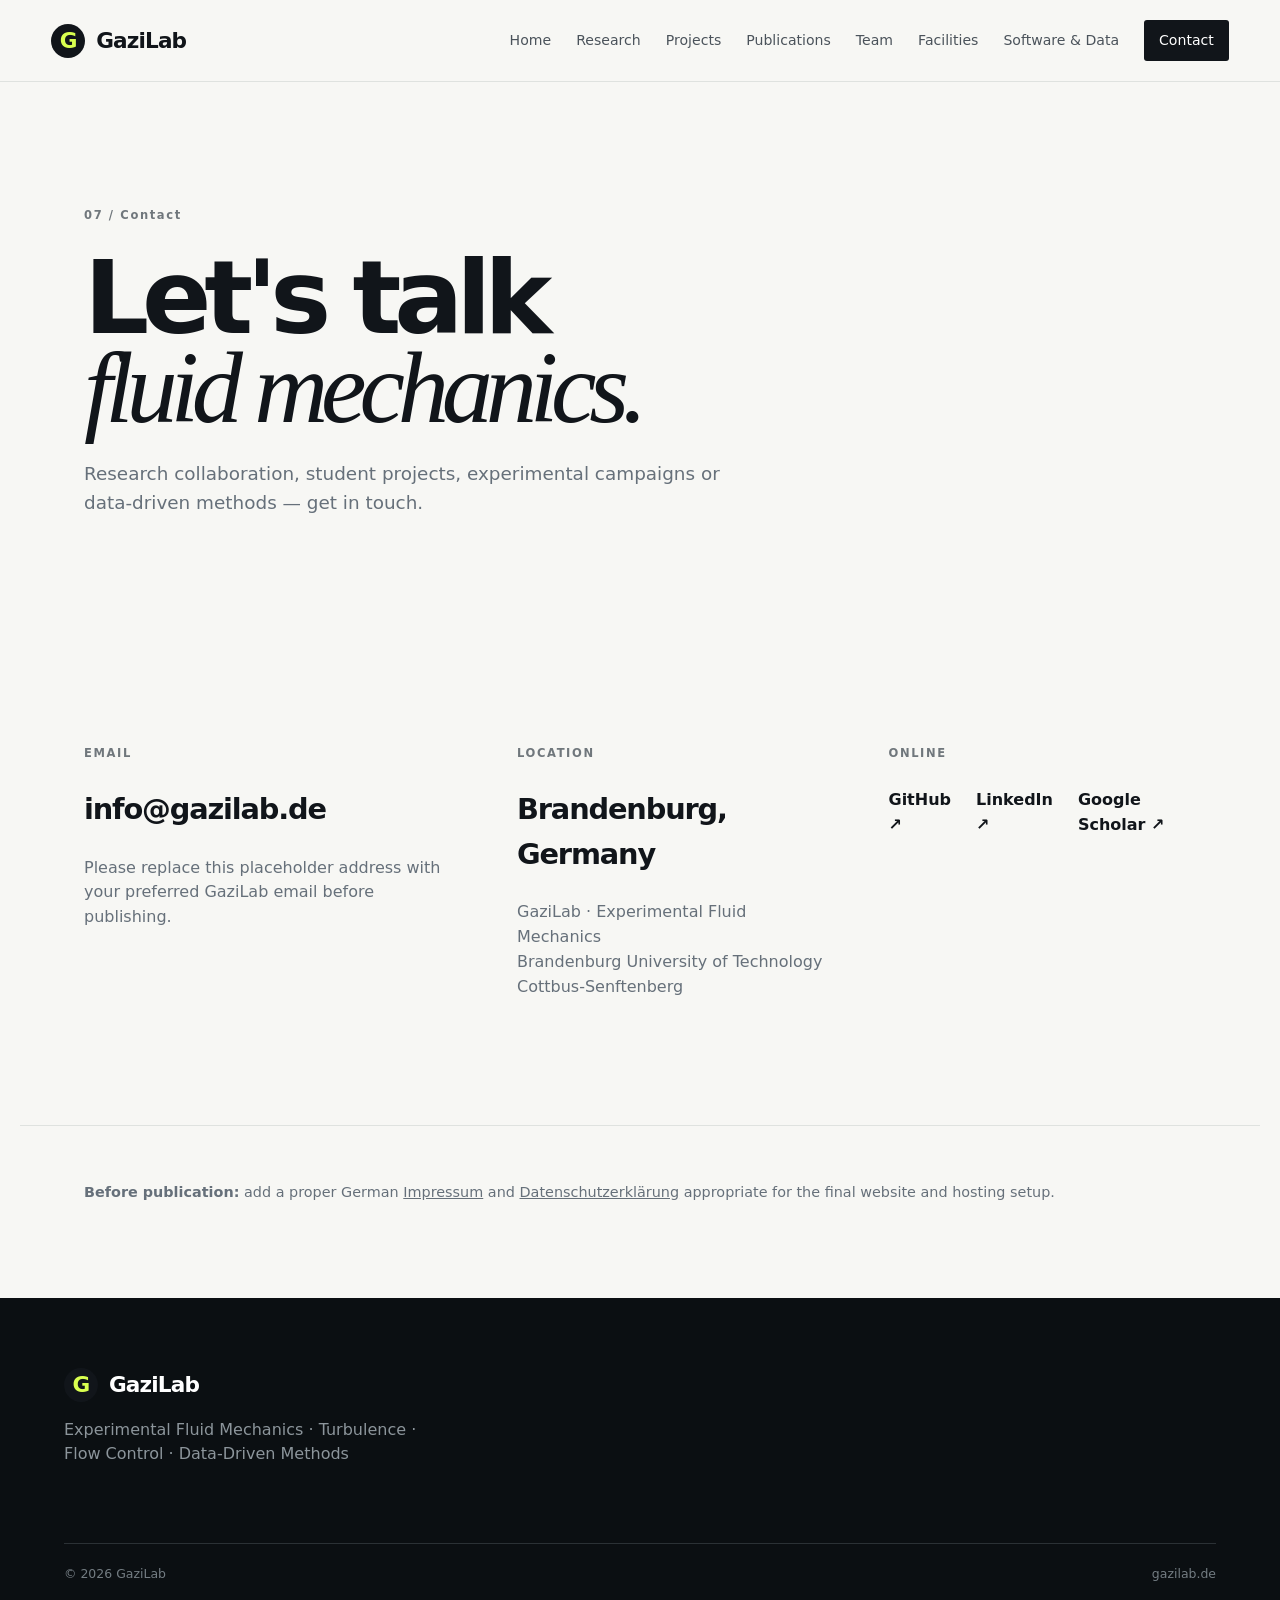
==== contact.html @ 366ae414 "Add files via upload" ====
<!doctype html><html lang="en"><head><meta charset="utf-8"><meta name="viewport" content="width=device-width,initial-scale=1"><title>Contact | GaziLab</title><link rel="stylesheet" href="style.css"></head><body>
<header class="site-header"><a class="brand" href="index.html"><span class="brand-mark">G</span><span>GaziLab</span></a><button class="menu-toggle">☰</button><nav class="nav"><a href="index.html">Home</a><a href="research.html">Research</a><a href="projects.html">Projects</a><a href="publications.html">Publications</a><a href="team.html">Team</a><a href="facilities.html">Facilities</a><a href="software.html">Software & Data</a><a class="active nav-cta" href="contact.html">Contact</a></nav></header>
<main><section class="contact-hero page-hero"><div class="section-kicker">07 / Contact</div><h1>Let's talk<br><em>fluid mechanics.</em></h1><p>Research collaboration, student projects, experimental campaigns or data-driven methods — get in touch.</p></section>
<section class="contact-grid section"><div><div class="section-kicker">EMAIL</div><h2><a href="mailto:info@gazilab.de">info@gazilab.de</a></h2><p class="muted">Please replace this placeholder address with your preferred GaziLab email before publishing.</p></div><div><div class="section-kicker">LOCATION</div><h2>Brandenburg, Germany</h2><p>GaziLab · Experimental Fluid Mechanics<br>Brandenburg University of Technology Cottbus-Senftenberg</p></div><div><div class="section-kicker">ONLINE</div><div class="contact-links"><a href="https://github.com/hasangaz" target="_blank" rel="noopener">GitHub ↗</a><a href="#" target="_blank" rel="noopener">LinkedIn ↗</a><a href="#" target="_blank" rel="noopener">Google Scholar ↗</a></div></div></section>
<section class="legal-note section"><p><strong>Before publication:</strong> add a proper German <a href="#">Impressum</a> and <a href="#">Datenschutzerklärung</a> appropriate for the final website and hosting setup.</p></section></main>
<footer class="footer"><div><a class="brand footer-brand" href="index.html"><span class="brand-mark">G</span><span>GaziLab</span></a><p>Experimental Fluid Mechanics · Turbulence · Flow Control · Data-Driven Methods</p></div><div class="footer-bottom"><span>© 2026 GaziLab</span><span>gazilab.de</span></div></footer><script src="script.js"></script></body></html>
---- style.css ----
:root{--ink:#11151a;--muted:#66707a;--paper:#f7f7f4;--line:#dfe2df;--accent:#d9ff4f;--dark:#11161a;--max:1240px}*{box-sizing:border-box}html{scroll-behavior:smooth}body{margin:0;background:var(--paper);color:var(--ink);font-family:Inter,ui-sans-serif,system-ui,-apple-system,BlinkMacSystemFont,"Segoe UI",sans-serif;line-height:1.55}a{color:inherit;text-decoration:none}.site-header{height:82px;display:flex;align-items:center;justify-content:space-between;padding:0 4vw;border-bottom:1px solid var(--line);background:rgba(247,247,244,.94);backdrop-filter:blur(10px);position:sticky;top:0;z-index:20}.brand{display:flex;align-items:center;gap:11px;font-weight:800;letter-spacing:-.04em;font-size:1.35rem}.brand-mark{display:grid;place-items:center;width:34px;height:34px;background:var(--ink);color:var(--accent);border-radius:50%;font-weight:900}.nav{display:flex;align-items:center;gap:25px;font-size:.88rem}.nav a{color:#4b535b}.nav a:hover,.nav .active{color:var(--ink)}.nav-cta{padding:10px 15px!important;background:var(--ink);color:white!important;border-radius:3px}.menu-toggle{display:none;border:0;background:none;font-size:1.5rem}.hero{min-height:680px;display:grid;grid-template-columns:1.05fr .95fr;max-width:1440px;margin:auto}.hero-copy{padding:120px 7vw 90px 7vw;display:flex;flex-direction:column;justify-content:center}.eyebrow,.section-kicker{font-size:.72rem;letter-spacing:.14em;font-weight:800;color:#70777c}.hero h1{font-size:clamp(3.2rem,6vw,6.2rem);line-height:.96;letter-spacing:-.065em;margin:25px 0}.hero h1 em,.page-hero h1 em,.cta h2 em{font-family:Georgia,serif;font-weight:400}.hero-text{font-size:1.15rem;max-width:590px;color:var(--muted);margin:0 0 32px}.hero-actions{display:flex;gap:24px;align-items:center}.button{display:inline-flex;align-items:center;gap:28px;background:var(--ink);color:white;padding:15px 18px;font-weight:700}.button span{color:var(--accent)}.button.light{background:white;color:var(--ink)}.text-link{font-weight:700}.flow-visual{background:var(--dark);position:relative;overflow:hidden;min-height:500px}.flow-grid{position:absolute;inset:0;background:linear-gradient(rgba(255,255,255,.05) 1px,transparent 1px),linear-gradient(90deg,rgba(255,255,255,.05) 1px,transparent 1px);background-size:42px 42px;transform:perspective(500px) rotateX(45deg) scale(1.4);transform-origin:center}.flow-line{position:absolute;height:2px;background:var(--accent);width:120%;left:-10%;opacity:.85;filter:blur(.2px);border-radius:50%;transform-origin:center}.line-a{top:28%;transform:rotate(8deg) skewY(-7deg)}.line-b{top:42%;transform:rotate(5deg) skewY(-9deg);opacity:.55}.line-c{top:56%;transform:rotate(2deg) skewY(-10deg);opacity:.7}.line-d{top:70%;transform:rotate(-3deg) skewY(-9deg);opacity:.4}.flow-label{position:absolute;bottom:32px;left:32px;color:white;font-size:.68rem;letter-spacing:.18em;line-height:1.5}.section{max-width:1240px;margin:auto;padding:110px 5vw}.statement{border-top:1px solid var(--line)}.statement-grid{display:grid;grid-template-columns:1fr 1fr;gap:8vw;margin-top:45px}.statement h2,.section-head h2,.feature h2{font-size:clamp(2.4rem,4vw,4.5rem);line-height:1;letter-spacing:-.055em;margin:0}.statement h2 span{font-family:Georgia,serif;font-weight:400}.statement p,.feature p{font-size:1.12rem;color:var(--muted);max-width:580px}.arrow-link{display:inline-flex;gap:25px;font-weight:800;margin-top:18px}.arrow-link span{color:#7c878d}.cards-section{padding-top:40px}.section-head{display:flex;justify-content:space-between;align-items:end;margin-bottom:42px}.research-grid{display:grid;grid-template-columns:repeat(4,1fr);border-top:1px solid var(--line);border-left:1px solid var(--line)}.research-card{position:relative;min-height:300px;padding:28px;border-right:1px solid var(--line);border-bottom:1px solid var(--line);transition:transform .2s,background .2s}.research-card:hover{background:white;transform:translateY(-4px)}.card-no{font-size:.7rem;font-weight:800;color:#8a9297}.research-card h3{font-size:1.55rem;line-height:1.05;letter-spacing:-.04em;margin-top:80px}.research-card p{font-size:.9rem;color:var(--muted);max-width:210px}.card-arrow{position:absolute;right:25px;bottom:25px}.feature{display:grid;grid-template-columns:1fr 1fr;gap:10vw;background:#eceeea;max-width:none;padding-left:calc((100vw - 1140px)/2);padding-right:calc((100vw - 1140px)/2)}.feature-copy{padding-top:10px}.metric-panel{border-left:1px solid #cfd3d0}.metric{padding:24px 30px;border-bottom:1px solid #cfd3d0;display:flex;align-items:baseline;gap:25px}.metric strong{font-size:1.4rem;min-width:95px}.metric span{color:var(--muted);font-size:.9rem}.projects-preview{padding-bottom:120px}.project-list{border-top:1px solid var(--line)}.project-row{display:grid;grid-template-columns:150px 1fr 30px;gap:25px;padding:27px 0;border-bottom:1px solid var(--line);align-items:center}.project-row span{font-size:.68rem;font-weight:800;letter-spacing:.08em;color:#7c858b}.project-row strong{font-size:1.15rem}.cta{max-width:none;background:var(--dark);color:white;text-align:center;padding:130px 5vw}.cta h2{font-size:clamp(3rem,6vw,6rem);line-height:.94;letter-spacing:-.06em;margin:25px 0 40px}.footer{background:#0b0f12;color:white;padding:70px 5vw 30px;display:grid;grid-template-columns:2fr 1fr;gap:60px}.footer-brand{color:white}.footer p{color:#8c959b;max-width:390px}.footer-links{display:grid;grid-template-columns:1fr 1fr;gap:10px;align-content:start}.footer-links a{color:#b9c0c4}.footer-bottom{grid-column:1/-1;border-top:1px solid #2b3135;padding-top:20px;display:flex;justify-content:space-between;color:#737c82;font-size:.78rem}.page-hero{max-width:1240px;margin:auto;padding:125px 5vw 100px;border-bottom:1px solid var(--line)}.page-hero h1{font-size:clamp(4rem,8vw,8rem);line-height:.87;letter-spacing:-.07em;margin:28px 0}.page-hero p{max-width:650px;font-size:1.15rem;color:var(--muted)}.research-detail,.project-detail{display:grid;grid-template-columns:180px 1fr;gap:7vw;border-bottom:1px solid var(--line)}.detail-number,.project-meta{font-size:.72rem;font-weight:800;letter-spacing:.12em;color:#899198}.research-detail h2,.project-detail h2{font-size:clamp(2.5rem,5vw,5rem);letter-spacing:-.055em;line-height:.95;margin:0 0 12px}.research-detail p,.project-detail p{max-width:750px;color:var(--muted);font-size:1.08rem}.research-detail ul{padding:0;list-style:none;display:grid;grid-template-columns:1fr 1fr;gap:10px;margin-top:35px}.research-detail li:before{content:"— ";color:#9ba3a8}.project-detail h3{font-size:1.25rem;margin:0 0 22px}.tag{display:inline-block;margin-top:20px;border:1px solid var(--line);padding:7px 10px;font-size:.66rem;letter-spacing:.1em;font-weight:800}.publication{display:grid;grid-template-columns:100px 1fr 30px;gap:25px;padding:35px 0;border-bottom:1px solid var(--line)}.pub-year{font-weight:800;color:#899198}.publication h2{font-size:1.35rem;margin:0 0 6px;letter-spacing:-.03em}.publication p{margin:4px 0;color:var(--muted)}.pub-note{font-size:.9rem}.publication-note{margin-top:50px;padding:30px;background:#eceeea}.publication-note p{color:var(--muted)}.person{display:grid;grid-template-columns:320px 1fr;gap:7vw;align-items:center}.portrait-placeholder{aspect-ratio:1;background:var(--ink);color:var(--accent);display:grid;place-items:center;font-size:5rem;font-weight:800;letter-spacing:-.08em}.person h2{font-size:clamp(2.5rem,5vw,5rem);line-height:.95;letter-spacing:-.06em;margin:20px 0}.role{font-weight:700}.person p{max-width:650px;color:var(--muted)}.link-row,.contact-links{display:flex;gap:25px;margin-top:25px;font-weight:800}.join{background:#eceeea;max-width:none;text-align:center}.join h2{font-size:clamp(3rem,5vw,5rem);line-height:.95;letter-spacing:-.06em}.facility-grid{display:grid;grid-template-columns:repeat(2,1fr);padding-top:70px}.facility{padding:35px 0;border-bottom:1px solid var(--line);margin-right:7vw}.facility:nth-child(odd){border-right:1px solid var(--line);padding-right:7vw}.facility:nth-child(even){padding-left:7vw}.facility span{font-size:.7rem;font-weight:800;color:#899198}.facility h2{font-size:2.5rem;letter-spacing:-.05em;margin:25px 0 8px}.facility p{color:var(--muted)}.software-row{display:grid;grid-template-columns:140px 1fr 30px;gap:30px;align-items:center;padding:35px 0;border-bottom:1px solid var(--line)}.software-row span{font-size:.68rem;font-weight:800;letter-spacing:.1em;color:#899198}.software-row h2{margin:0;font-size:1.6rem}.software-row p{margin:0;color:var(--muted)}.contact-grid{display:grid;grid-template-columns:1.2fr 1fr 1fr;gap:5vw}.contact-grid h2{font-size:1.8rem;letter-spacing:-.04em}.contact-grid p{color:var(--muted)}.contact-hero{border-bottom:0}.legal-note{border-top:1px solid var(--line);padding-top:40px;padding-bottom:80px}.legal-note p{color:var(--muted);font-size:.9rem}.legal-note a{text-decoration:underline}@media(max-width:950px){.nav{display:none;position:absolute;top:82px;left:0;right:0;background:var(--paper);padding:20px 5vw;border-bottom:1px solid var(--line);flex-direction:column;align-items:flex-start}.nav.open{display:flex}.menu-toggle{display:block}.hero{grid-template-columns:1fr}.flow-visual{min-height:360px}.research-grid{grid-template-columns:1fr 1fr}.feature{grid-template-columns:1fr;padding-left:5vw;padding-right:5vw}.metric-panel{border-left:0;margin-top:40px}.statement-grid{grid-template-columns:1fr}.project-row{grid-template-columns:110px 1fr 20px}.person{grid-template-columns:1fr}.portrait-placeholder{max-width:320px}.contact-grid{grid-template-columns:1fr 1fr}.software-row{grid-template-columns:100px 1fr 20px}}@media(max-width:600px){.site-header{height:70px}.nav{top:70px}.hero-copy{padding:80px 6vw}.hero h1{font-size:3.5rem}.flow-visual{min-height:280px}.section,.page-hero{padding:75px 6vw}.research-grid,.facility-grid{grid-template-columns:1fr}.research-detail,.project-detail{grid-template-columns:1fr;gap:25px}.research-detail ul{grid-template-columns:1fr}.research-card{min-height:250px}.project-row{grid-template-columns:1fr;gap:8px}.publication{grid-template-columns:55px 1fr}.publication>a{display:none}.contact-grid{grid-template-columns:1fr}.software-row{grid-template-columns:1fr}.facility{margin:0!important;padding:30px 0!important;border-right:0!important}.footer{grid-template-columns:1fr}.footer-bottom{grid-column:1}.footer-links{margin-top:15px}.hero-actions{align-items:flex-start;flex-direction:column;gap:18px}}
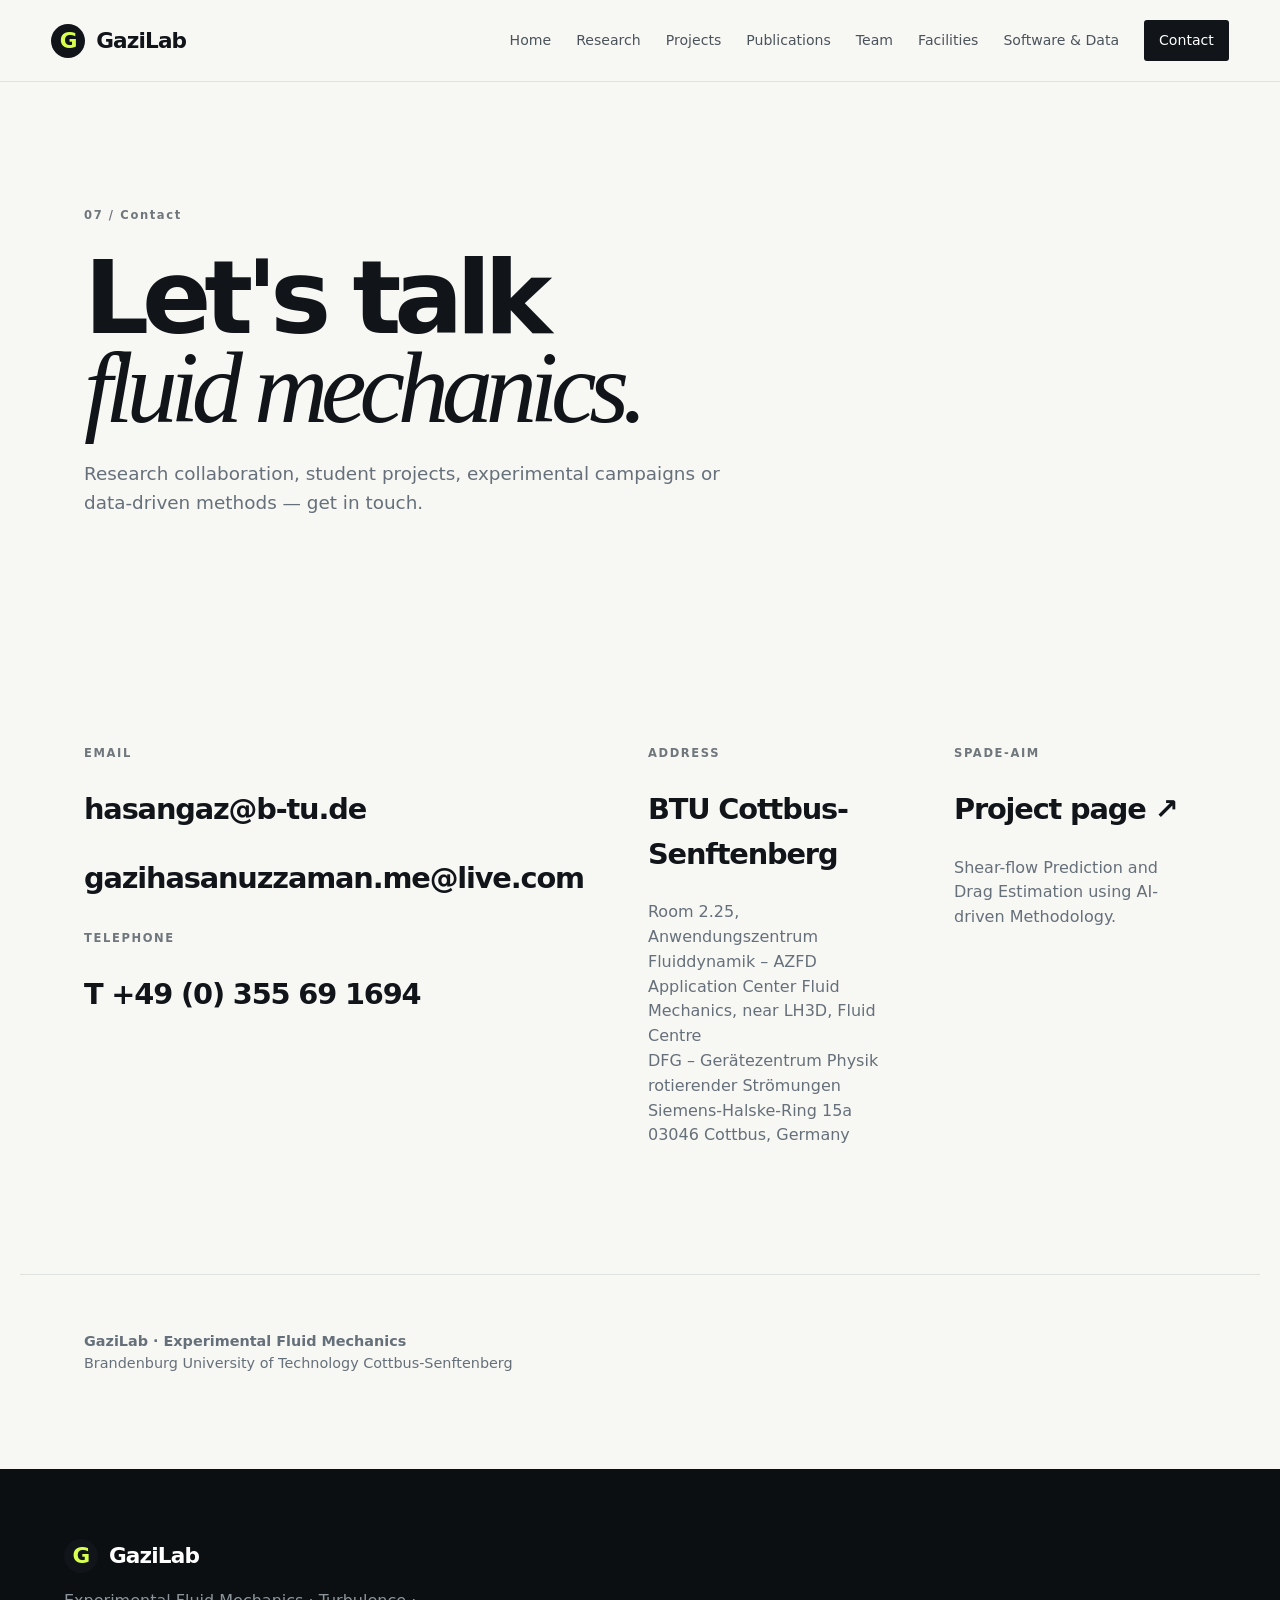
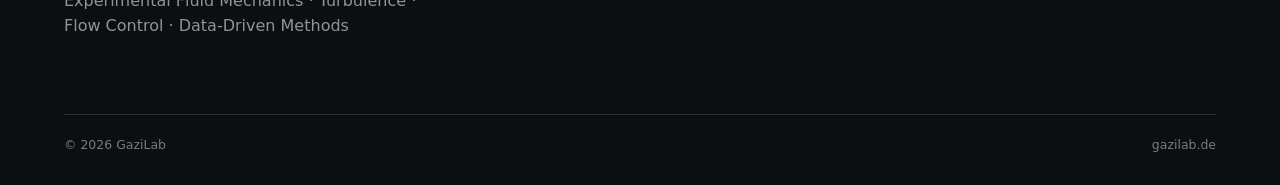
==== commit 7b35920d: "Update GaziLab contact emails, telephone, address and SPADE-AIM link" ====
--- a/contact.html
+++ b/contact.html
@@ -1,6 +1,6 @@
 <!doctype html><html lang="en"><head><meta charset="utf-8"><meta name="viewport" content="width=device-width,initial-scale=1"><title>Contact | GaziLab</title><link rel="stylesheet" href="style.css"></head><body>
 <header class="site-header"><a class="brand" href="index.html"><span class="brand-mark">G</span><span>GaziLab</span></a><button class="menu-toggle">☰</button><nav class="nav"><a href="index.html">Home</a><a href="research.html">Research</a><a href="projects.html">Projects</a><a href="publications.html">Publications</a><a href="team.html">Team</a><a href="facilities.html">Facilities</a><a href="software.html">Software & Data</a><a class="active nav-cta" href="contact.html">Contact</a></nav></header>
 <main><section class="contact-hero page-hero"><div class="section-kicker">07 / Contact</div><h1>Let's talk<br><em>fluid mechanics.</em></h1><p>Research collaboration, student projects, experimental campaigns or data-driven methods — get in touch.</p></section>
-<section class="contact-grid section"><div><div class="section-kicker">EMAIL</div><h2><a href="mailto:info@gazilab.de">info@gazilab.de</a></h2><p class="muted">Please replace this placeholder address with your preferred GaziLab email before publishing.</p></div><div><div class="section-kicker">LOCATION</div><h2>Brandenburg, Germany</h2><p>GaziLab · Experimental Fluid Mechanics<br>Brandenburg University of Technology Cottbus-Senftenberg</p></div><div><div class="section-kicker">ONLINE</div><div class="contact-links"><a href="https://github.com/hasangaz" target="_blank" rel="noopener">GitHub ↗</a><a href="#" target="_blank" rel="noopener">LinkedIn ↗</a><a href="#" target="_blank" rel="noopener">Google Scholar ↗</a></div></div></section>
-<section class="legal-note section"><p><strong>Before publication:</strong> add a proper German <a href="#">Impressum</a> and <a href="#">Datenschutzerklärung</a> appropriate for the final website and hosting setup.</p></section></main>
+<section class="contact-grid section"><div><div class="section-kicker">EMAIL</div><h2><a href="mailto:hasangaz@b-tu.de">hasangaz@b-tu.de</a></h2><h2><a href="mailto:gazihasanuzzaman.me@live.com">gazihasanuzzaman.me@live.com</a></h2><div class="section-kicker" style="margin-top:30px">TELEPHONE</div><h2><a href="tel:+49355691694">T +49 (0) 355 69 1694</a></h2></div><div><div class="section-kicker">ADDRESS</div><h2>BTU Cottbus-Senftenberg</h2><p>Room 2.25, Anwendungszentrum Fluiddynamik – AZFD<br>Application Center Fluid Mechanics, near LH3D, Fluid Centre<br>DFG – Gerätezentrum Physik rotierender Strömungen<br>Siemens-Halske-Ring 15a<br>03046 Cottbus, Germany</p></div><div><div class="section-kicker">SPADE-AIM</div><h2><a href="https://www.b-tu.de/fg-aerodynamik-stroemungslehre/forschung/schwerpunkte/aerodynamik/spade-aim" target="_blank" rel="noopener">Project page ↗</a></h2><p>Shear-flow Prediction and Drag Estimation using AI-driven Methodology.</p></div></section>
+<section class="legal-note section"><p><strong>GaziLab · Experimental Fluid Mechanics</strong><br>Brandenburg University of Technology Cottbus-Senftenberg</p></section></main>
 <footer class="footer"><div><a class="brand footer-brand" href="index.html"><span class="brand-mark">G</span><span>GaziLab</span></a><p>Experimental Fluid Mechanics · Turbulence · Flow Control · Data-Driven Methods</p></div><div class="footer-bottom"><span>© 2026 GaziLab</span><span>gazilab.de</span></div></footer><script src="script.js"></script></body></html>
--- a/style.css
+++ b/style.css
@@ -1 +1 @@
-:root{--ink:#11151a;--muted:#66707a;--paper:#f7f7f4;--line:#dfe2df;--accent:#d9ff4f;--dark:#11161a;--max:1240px}*{box-sizing:border-box}html{scroll-behavior:smooth}body{margin:0;background:var(--paper);color:var(--ink);font-family:Inter,ui-sans-serif,system-ui,-apple-system,BlinkMacSystemFont,"Segoe UI",sans-serif;line-height:1.55}a{color:inherit;text-decoration:none}.site-header{height:82px;display:flex;align-items:center;justify-content:space-between;padding:0 4vw;border-bottom:1px solid var(--line);background:rgba(247,247,244,.94);backdrop-filter:blur(10px);position:sticky;top:0;z-index:20}.brand{display:flex;align-items:center;gap:11px;font-weight:800;letter-spacing:-.04em;font-size:1.35rem}.brand-mark{display:grid;place-items:center;width:34px;height:34px;background:var(--ink);color:var(--accent);border-radius:50%;font-weight:900}.nav{display:flex;align-items:center;gap:25px;font-size:.88rem}.nav a{color:#4b535b}.nav a:hover,.nav .active{color:var(--ink)}.nav-cta{padding:10px 15px!important;background:var(--ink);color:white!important;border-radius:3px}.menu-toggle{display:none;border:0;background:none;font-size:1.5rem}.hero{min-height:680px;display:grid;grid-template-columns:1.05fr .95fr;max-width:1440px;margin:auto}.hero-copy{padding:120px 7vw 90px 7vw;display:flex;flex-direction:column;justify-content:center}.eyebrow,.section-kicker{font-size:.72rem;letter-spacing:.14em;font-weight:800;color:#70777c}.hero h1{font-size:clamp(3.2rem,6vw,6.2rem);line-height:.96;letter-spacing:-.065em;margin:25px 0}.hero h1 em,.page-hero h1 em,.cta h2 em{font-family:Georgia,serif;font-weight:400}.hero-text{font-size:1.15rem;max-width:590px;color:var(--muted);margin:0 0 32px}.hero-actions{display:flex;gap:24px;align-items:center}.button{display:inline-flex;align-items:center;gap:28px;background:var(--ink);color:white;padding:15px 18px;font-weight:700}.button span{color:var(--accent)}.button.light{background:white;color:var(--ink)}.text-link{font-weight:700}.flow-visual{background:var(--dark);position:relative;overflow:hidden;min-height:500px}.flow-grid{position:absolute;inset:0;background:linear-gradient(rgba(255,255,255,.05) 1px,transparent 1px),linear-gradient(90deg,rgba(255,255,255,.05) 1px,transparent 1px);background-size:42px 42px;transform:perspective(500px) rotateX(45deg) scale(1.4);transform-origin:center}.flow-line{position:absolute;height:2px;background:var(--accent);width:120%;left:-10%;opacity:.85;filter:blur(.2px);border-radius:50%;transform-origin:center}.line-a{top:28%;transform:rotate(8deg) skewY(-7deg)}.line-b{top:42%;transform:rotate(5deg) skewY(-9deg);opacity:.55}.line-c{top:56%;transform:rotate(2deg) skewY(-10deg);opacity:.7}.line-d{top:70%;transform:rotate(-3deg) skewY(-9deg);opacity:.4}.flow-label{position:absolute;bottom:32px;left:32px;color:white;font-size:.68rem;letter-spacing:.18em;line-height:1.5}.section{max-width:1240px;margin:auto;padding:110px 5vw}.statement{border-top:1px solid var(--line)}.statement-grid{display:grid;grid-template-columns:1fr 1fr;gap:8vw;margin-top:45px}.statement h2,.section-head h2,.feature h2{font-size:clamp(2.4rem,4vw,4.5rem);line-height:1;letter-spacing:-.055em;margin:0}.statement h2 span{font-family:Georgia,serif;font-weight:400}.statement p,.feature p{font-size:1.12rem;color:var(--muted);max-width:580px}.arrow-link{display:inline-flex;gap:25px;font-weight:800;margin-top:18px}.arrow-link span{color:#7c878d}.cards-section{padding-top:40px}.section-head{display:flex;justify-content:space-between;align-items:end;margin-bottom:42px}.research-grid{display:grid;grid-template-columns:repeat(4,1fr);border-top:1px solid var(--line);border-left:1px solid var(--line)}.research-card{position:relative;min-height:300px;padding:28px;border-right:1px solid var(--line);border-bottom:1px solid var(--line);transition:transform .2s,background .2s}.research-card:hover{background:white;transform:translateY(-4px)}.card-no{font-size:.7rem;font-weight:800;color:#8a9297}.research-card h3{font-size:1.55rem;line-height:1.05;letter-spacing:-.04em;margin-top:80px}.research-card p{font-size:.9rem;color:var(--muted);max-width:210px}.card-arrow{position:absolute;right:25px;bottom:25px}.feature{display:grid;grid-template-columns:1fr 1fr;gap:10vw;background:#eceeea;max-width:none;padding-left:calc((100vw - 1140px)/2);padding-right:calc((100vw - 1140px)/2)}.feature-copy{padding-top:10px}.metric-panel{border-left:1px solid #cfd3d0}.metric{padding:24px 30px;border-bottom:1px solid #cfd3d0;display:flex;align-items:baseline;gap:25px}.metric strong{font-size:1.4rem;min-width:95px}.metric span{color:var(--muted);font-size:.9rem}.projects-preview{padding-bottom:120px}.project-list{border-top:1px solid var(--line)}.project-row{display:grid;grid-template-columns:150px 1fr 30px;gap:25px;padding:27px 0;border-bottom:1px solid var(--line);align-items:center}.project-row span{font-size:.68rem;font-weight:800;letter-spacing:.08em;color:#7c858b}.project-row strong{font-size:1.15rem}.cta{max-width:none;background:var(--dark);color:white;text-align:center;padding:130px 5vw}.cta h2{font-size:clamp(3rem,6vw,6rem);line-height:.94;letter-spacing:-.06em;margin:25px 0 40px}.footer{background:#0b0f12;color:white;padding:70px 5vw 30px;display:grid;grid-template-columns:2fr 1fr;gap:60px}.footer-brand{color:white}.footer p{color:#8c959b;max-width:390px}.footer-links{display:grid;grid-template-columns:1fr 1fr;gap:10px;align-content:start}.footer-links a{color:#b9c0c4}.footer-bottom{grid-column:1/-1;border-top:1px solid #2b3135;padding-top:20px;display:flex;justify-content:space-between;color:#737c82;font-size:.78rem}.page-hero{max-width:1240px;margin:auto;padding:125px 5vw 100px;border-bottom:1px solid var(--line)}.page-hero h1{font-size:clamp(4rem,8vw,8rem);line-height:.87;letter-spacing:-.07em;margin:28px 0}.page-hero p{max-width:650px;font-size:1.15rem;color:var(--muted)}.research-detail,.project-detail{display:grid;grid-template-columns:180px 1fr;gap:7vw;border-bottom:1px solid var(--line)}.detail-number,.project-meta{font-size:.72rem;font-weight:800;letter-spacing:.12em;color:#899198}.research-detail h2,.project-detail h2{font-size:clamp(2.5rem,5vw,5rem);letter-spacing:-.055em;line-height:.95;margin:0 0 12px}.research-detail p,.project-detail p{max-width:750px;color:var(--muted);font-size:1.08rem}.research-detail ul{padding:0;list-style:none;display:grid;grid-template-columns:1fr 1fr;gap:10px;margin-top:35px}.research-detail li:before{content:"— ";color:#9ba3a8}.project-detail h3{font-size:1.25rem;margin:0 0 22px}.tag{display:inline-block;margin-top:20px;border:1px solid var(--line);padding:7px 10px;font-size:.66rem;letter-spacing:.1em;font-weight:800}.publication{display:grid;grid-template-columns:100px 1fr 30px;gap:25px;padding:35px 0;border-bottom:1px solid var(--line)}.pub-year{font-weight:800;color:#899198}.publication h2{font-size:1.35rem;margin:0 0 6px;letter-spacing:-.03em}.publication p{margin:4px 0;color:var(--muted)}.pub-note{font-size:.9rem}.publication-note{margin-top:50px;padding:30px;background:#eceeea}.publication-note p{color:var(--muted)}.person{display:grid;grid-template-columns:320px 1fr;gap:7vw;align-items:center}.portrait-placeholder{aspect-ratio:1;background:var(--ink);color:var(--accent);display:grid;place-items:center;font-size:5rem;font-weight:800;letter-spacing:-.08em}.person h2{font-size:clamp(2.5rem,5vw,5rem);line-height:.95;letter-spacing:-.06em;margin:20px 0}.role{font-weight:700}.person p{max-width:650px;color:var(--muted)}.link-row,.contact-links{display:flex;gap:25px;margin-top:25px;font-weight:800}.join{background:#eceeea;max-width:none;text-align:center}.join h2{font-size:clamp(3rem,5vw,5rem);line-height:.95;letter-spacing:-.06em}.facility-grid{display:grid;grid-template-columns:repeat(2,1fr);padding-top:70px}.facility{padding:35px 0;border-bottom:1px solid var(--line);margin-right:7vw}.facility:nth-child(odd){border-right:1px solid var(--line);padding-right:7vw}.facility:nth-child(even){padding-left:7vw}.facility span{font-size:.7rem;font-weight:800;color:#899198}.facility h2{font-size:2.5rem;letter-spacing:-.05em;margin:25px 0 8px}.facility p{color:var(--muted)}.software-row{display:grid;grid-template-columns:140px 1fr 30px;gap:30px;align-items:center;padding:35px 0;border-bottom:1px solid var(--line)}.software-row span{font-size:.68rem;font-weight:800;letter-spacing:.1em;color:#899198}.software-row h2{margin:0;font-size:1.6rem}.software-row p{margin:0;color:var(--muted)}.contact-grid{display:grid;grid-template-columns:1.2fr 1fr 1fr;gap:5vw}.contact-grid h2{font-size:1.8rem;letter-spacing:-.04em}.contact-grid p{color:var(--muted)}.contact-hero{border-bottom:0}.legal-note{border-top:1px solid var(--line);padding-top:40px;padding-bottom:80px}.legal-note p{color:var(--muted);font-size:.9rem}.legal-note a{text-decoration:underline}@media(max-width:950px){.nav{display:none;position:absolute;top:82px;left:0;right:0;background:var(--paper);padding:20px 5vw;border-bottom:1px solid var(--line);flex-direction:column;align-items:flex-start}.nav.open{display:flex}.menu-toggle{display:block}.hero{grid-template-columns:1fr}.flow-visual{min-height:360px}.research-grid{grid-template-columns:1fr 1fr}.feature{grid-template-columns:1fr;padding-left:5vw;padding-right:5vw}.metric-panel{border-left:0;margin-top:40px}.statement-grid{grid-template-columns:1fr}.project-row{grid-template-columns:110px 1fr 20px}.person{grid-template-columns:1fr}.portrait-placeholder{max-width:320px}.contact-grid{grid-template-columns:1fr 1fr}.software-row{grid-template-columns:100px 1fr 20px}}@media(max-width:600px){.site-header{height:70px}.nav{top:70px}.hero-copy{padding:80px 6vw}.hero h1{font-size:3.5rem}.flow-visual{min-height:280px}.section,.page-hero{padding:75px 6vw}.research-grid,.facility-grid{grid-template-columns:1fr}.research-detail,.project-detail{grid-template-columns:1fr;gap:25px}.research-detail ul{grid-template-columns:1fr}.research-card{min-height:250px}.project-row{grid-template-columns:1fr;gap:8px}.publication{grid-template-columns:55px 1fr}.publication>a{display:none}.contact-grid{grid-template-columns:1fr}.software-row{grid-template-columns:1fr}.facility{margin:0!important;padding:30px 0!important;border-right:0!important}.footer{grid-template-columns:1fr}.footer-bottom{grid-column:1}.footer-links{margin-top:15px}.hero-actions{align-items:flex-start;flex-direction:column;gap:18px}}
+:root{--ink:#11151a;--muted:#66707a;--paper:#f7f7f4;--line:#dfe2df;--accent:#d9ff4f;--dark:#11161a;--max:1240px}*{box-sizing:border-box}html{scroll-behavior:smooth}body{margin:0;background:var(--paper);color:var(--ink);font-family:Inter,ui-sans-serif,system-ui,-apple-system,BlinkMacSystemFont,"Segoe UI",sans-serif;line-height:1.55}a{color:inherit;text-decoration:none}.site-header{height:82px;display:flex;align-items:center;justify-content:space-between;padding:0 4vw;border-bottom:1px solid var(--line);background:rgba(247,247,244,.94);backdrop-filter:blur(10px);position:sticky;top:0;z-index:20}.brand{display:flex;align-items:center;gap:11px;font-weight:800;letter-spacing:-.04em;font-size:1.35rem}.brand-mark{display:grid;place-items:center;width:34px;height:34px;background:var(--ink);color:var(--accent);border-radius:50%;font-weight:900}.nav{display:flex;align-items:center;gap:25px;font-size:.88rem}.nav a{color:#4b535b}.nav a:hover,.nav .active{color:var(--ink)}.nav-cta{padding:10px 15px!important;background:var(--ink);color:white!important;border-radius:3px}.menu-toggle{display:none;border:0;background:none;font-size:1.5rem}.hero{min-height:680px;display:grid;grid-template-columns:1.05fr .95fr;max-width:1440px;margin:auto}.hero-copy{padding:120px 7vw 90px 7vw;display:flex;flex-direction:column;justify-content:center}.eyebrow,.section-kicker{font-size:.72rem;letter-spacing:.14em;font-weight:800;color:#70777c}.hero h1{font-size:clamp(3.2rem,6vw,6.2rem);line-height:.96;letter-spacing:-.065em;margin:25px 0}.hero h1 em,.page-hero h1 em,.cta h2 em{font-family:Georgia,serif;font-weight:400}.hero-text{font-size:1.15rem;max-width:590px;color:var(--muted);margin:0 0 32px}.hero-actions{display:flex;gap:24px;align-items:center}.button{display:inline-flex;align-items:center;gap:28px;background:var(--ink);color:white;padding:15px 18px;font-weight:700}.button span{color:var(--accent)}.button.light{background:white;color:var(--ink)}.text-link{font-weight:700}.flow-visual{background:var(--dark);position:relative;overflow:hidden;min-height:500px}.flow-grid{position:absolute;inset:0;background:linear-gradient(rgba(255,255,255,.05) 1px,transparent 1px),linear-gradient(90deg,rgba(255,255,255,.05) 1px,transparent 1px);background-size:42px 42px;transform:perspective(500px) rotateX(45deg) scale(1.4);transform-origin:center}.flow-line{position:absolute;height:2px;background:var(--accent);width:120%;left:-10%;opacity:.85;filter:blur(.2px);border-radius:50%;transform-origin:center}.line-a{top:28%;transform:rotate(8deg) skewY(-7deg)}.line-b{top:42%;transform:rotate(5deg) skewY(-9deg);opacity:.55}.line-c{top:56%;transform:rotate(2deg) skewY(-10deg);opacity:.7}.line-d{top:70%;transform:rotate(-3deg) skewY(-9deg);opacity:.4}.flow-label{position:absolute;bottom:32px;left:32px;color:white;font-size:.68rem;letter-spacing:.18em;line-height:1.5}.section{max-width:1240px;margin:auto;padding:110px 5vw}.statement{border-top:1px solid var(--line)}.statement-grid{display:grid;grid-template-columns:1fr 1fr;gap:8vw;margin-top:45px}.statement h2,.section-head h2,.feature h2{font-size:clamp(2.4rem,4vw,4.5rem);line-height:1;letter-spacing:-.055em;margin:0}.statement h2 span{font-family:Georgia,serif;font-weight:400}.statement p,.feature p{font-size:1.12rem;color:var(--muted);max-width:580px}.arrow-link{display:inline-flex;gap:25px;font-weight:800;margin-top:18px}.arrow-link span{color:#7c878d}.cards-section{padding-top:40px}.section-head{display:flex;justify-content:space-between;align-items:end;margin-bottom:42px}.research-grid{display:grid;grid-template-columns:repeat(4,1fr);border-top:1px solid var(--line);border-left:1px solid var(--line)}.research-card{position:relative;min-height:300px;padding:28px;border-right:1px solid var(--line);border-bottom:1px solid var(--line);transition:transform .2s,background .2s}.research-card:hover{background:white;transform:translateY(-4px)}.card-no{font-size:.7rem;font-weight:800;color:#8a9297}.research-card h3{font-size:1.55rem;line-height:1.05;letter-spacing:-.04em;margin-top:80px}.research-card p{font-size:.9rem;color:var(--muted);max-width:210px}.card-arrow{position:absolute;right:25px;bottom:25px}.feature{display:grid;grid-template-columns:1fr 1fr;gap:10vw;background:#eceeea;max-width:none;padding-left:calc((100vw - 1140px)/2);padding-right:calc((100vw - 1140px)/2)}.feature-copy{padding-top:10px}.metric-panel{border-left:1px solid #cfd3d0}.metric{padding:24px 30px;border-bottom:1px solid #cfd3d0;display:flex;align-items:baseline;gap:25px}.metric strong{font-size:1.4rem;min-width:95px}.metric span{color:var(--muted);font-size:.9rem}.projects-preview{padding-bottom:120px}.project-list{border-top:1px solid var(--line)}.project-row{display:grid;grid-template-columns:150px 1fr 30px;gap:25px;padding:27px 0;border-bottom:1px solid var(--line);align-items:center}.project-row span{font-size:.68rem;font-weight:800;letter-spacing:.08em;color:#7c858b}.project-row strong{font-size:1.15rem}.cta{max-width:none;background:var(--dark);color:white;text-align:center;padding:130px 5vw}.cta h2{font-size:clamp(3rem,6vw,6rem);line-height:.94;letter-spacing:-.06em;margin:25px 0 40px}.footer{background:#0b0f12;color:white;padding:70px 5vw 30px;display:grid;grid-template-columns:2fr 1fr;gap:60px}.footer-brand{color:white}.footer p{color:#8c959b;max-width:390px}.footer-links{display:grid;grid-template-columns:1fr 1fr;gap:10px;align-content:start}.footer-links a{color:#b9c0c4}.footer-bottom{grid-column:1/-1;border-top:1px solid #2b3135;padding-top:20px;display:flex;justify-content:space-between;color:#737c82;font-size:.78rem}.page-hero{max-width:1240px;margin:auto;padding:125px 5vw 100px;border-bottom:1px solid var(--line)}.page-hero h1{font-size:clamp(4rem,8vw,8rem);line-height:.87;letter-spacing:-.07em;margin:28px 0}.page-hero p{max-width:650px;font-size:1.15rem;color:var(--muted)}.research-detail,.project-detail{display:grid;grid-template-columns:180px 1fr;gap:7vw;border-bottom:1px solid var(--line)}.detail-number,.project-meta{font-size:.72rem;font-weight:800;letter-spacing:.12em;color:#899198}.research-detail h2,.project-detail h2{font-size:clamp(2.5rem,5vw,5rem);letter-spacing:-.055em;line-height:.95;margin:0 0 12px}.research-detail p,.project-detail p{max-width:750px;color:var(--muted);font-size:1.08rem}.research-detail ul{padding:0;list-style:none;display:grid;grid-template-columns:1fr 1fr;gap:10px;margin-top:35px}.research-detail li:before{content:"— ";color:#9ba3a8}.project-detail h3{font-size:1.25rem;margin:0 0 22px}.tag{display:inline-block;margin-top:20px;border:1px solid var(--line);padding:7px 10px;font-size:.66rem;letter-spacing:.1em;font-weight:800}.publication{display:grid;grid-template-columns:100px 1fr 30px;gap:25px;padding:35px 0;border-bottom:1px solid var(--line)}.pub-year{font-weight:800;color:#899198}.publication h2{font-size:1.35rem;margin:0 0 6px;letter-spacing:-.03em}.publication p{margin:4px 0;color:var(--muted)}.pub-note{font-size:.9rem}.publication-note{margin-top:50px;padding:30px;background:#eceeea}.publication-note p{color:var(--muted)}.person{display:grid;grid-template-columns:320px 1fr;gap:7vw;align-items:center}.portrait,.portrait img{width:100%;display:block}.portrait{aspect-ratio:1;overflow:hidden;background:var(--ink)}.portrait img{height:100%;object-fit:cover;object-position:center}.person h2{font-size:clamp(2.5rem,5vw,5rem);line-height:.95;letter-spacing:-.06em;margin:20px 0}.role{font-weight:700}.person p{max-width:650px;color:var(--muted)}.link-row,.contact-links{display:flex;gap:25px;margin-top:25px;font-weight:800}.social-links{align-items:center;flex-wrap:wrap;gap:12px}.social-links a{width:42px;height:42px;display:inline-flex;align-items:center;justify-content:center;border:1px solid var(--line);border-radius:50%;font-size:18px;transition:all .2s ease}.social-links a:hover{background:var(--ink);color:var(--accent);border-color:var(--ink);transform:translateY(-2px)}.social-links a i{line-height:1}.join{background:#eceeea;max-width:none;text-align:center}.join h2{font-size:clamp(3rem,5vw,5rem);line-height:.95;letter-spacing:-.06em}.facility-grid{display:grid;grid-template-columns:repeat(2,1fr);padding-top:70px}.facility{padding:35px 0;border-bottom:1px solid var(--line);margin-right:7vw}.facility:nth-child(odd){border-right:1px solid var(--line);padding-right:7vw}.facility:nth-child(even){padding-left:7vw}.facility span{font-size:.7rem;font-weight:800;color:#899198}.facility h2{font-size:2.5rem;letter-spacing:-.05em;margin:25px 0 8px}.facility p{color:var(--muted)}.software-row{display:grid;grid-template-columns:140px 1fr 30px;gap:30px;align-items:center;padding:35px 0;border-bottom:1px solid var(--line)}.software-row span{font-size:.68rem;font-weight:800;letter-spacing:.1em;color:#899198}.software-row h2{margin:0;font-size:1.6rem}.software-row p{margin:0;color:var(--muted)}.contact-grid{display:grid;grid-template-columns:1.2fr 1fr 1fr;gap:5vw}.contact-grid h2{font-size:1.8rem;letter-spacing:-.04em}.contact-grid p{color:var(--muted)}.contact-hero{border-bottom:0}.legal-note{border-top:1px solid var(--line);padding-top:40px;padding-bottom:80px}.legal-note p{color:var(--muted);font-size:.9rem}.legal-note a{text-decoration:underline}@media(max-width:950px){.nav{display:none;position:absolute;top:82px;left:0;right:0;background:var(--paper);padding:20px 5vw;border-bottom:1px solid var(--line);flex-direction:column;align-items:flex-start}.nav.open{display:flex}.menu-toggle{display:block}.hero{grid-template-columns:1fr}.flow-visual{min-height:360px}.research-grid{grid-template-columns:1fr 1fr}.feature{grid-template-columns:1fr;padding-left:5vw;padding-right:5vw}.metric-panel{border-left:0;margin-top:40px}.statement-grid{grid-template-columns:1fr}.project-row{grid-template-columns:110px 1fr 20px}.person{grid-template-columns:1fr}.portrait{max-width:320px}.contact-grid{grid-template-columns:1fr 1fr}.software-row{grid-template-columns:100px 1fr 20px}}@media(max-width:600px){.site-header{height:70px}.nav{top:70px}.hero-copy{padding:80px 6vw}.hero h1{font-size:3.5rem}.flow-visual{min-height:280px}.section,.page-hero{padding:75px 6vw}.research-grid,.facility-grid{grid-template-columns:1fr}.research-detail,.project-detail{grid-template-columns:1fr;gap:25px}.research-detail ul{grid-template-columns:1fr}.research-card{min-height:250px}.project-row{grid-template-columns:1fr;gap:8px}.publication{grid-template-columns:55px 1fr}.publication>a{display:none}.contact-grid{grid-template-columns:1fr}.software-row{grid-template-columns:1fr}.facility{margin:0!important;padding:30px 0!important;border-right:0!important}.footer{grid-template-columns:1fr}.footer-bottom{grid-column:1}.footer-links{margin-top:15px}.hero-actions{align-items:flex-start;flex-direction:column;gap:18px}.social-links{gap:10px}.social-links a{width:40px;height:40px}}
